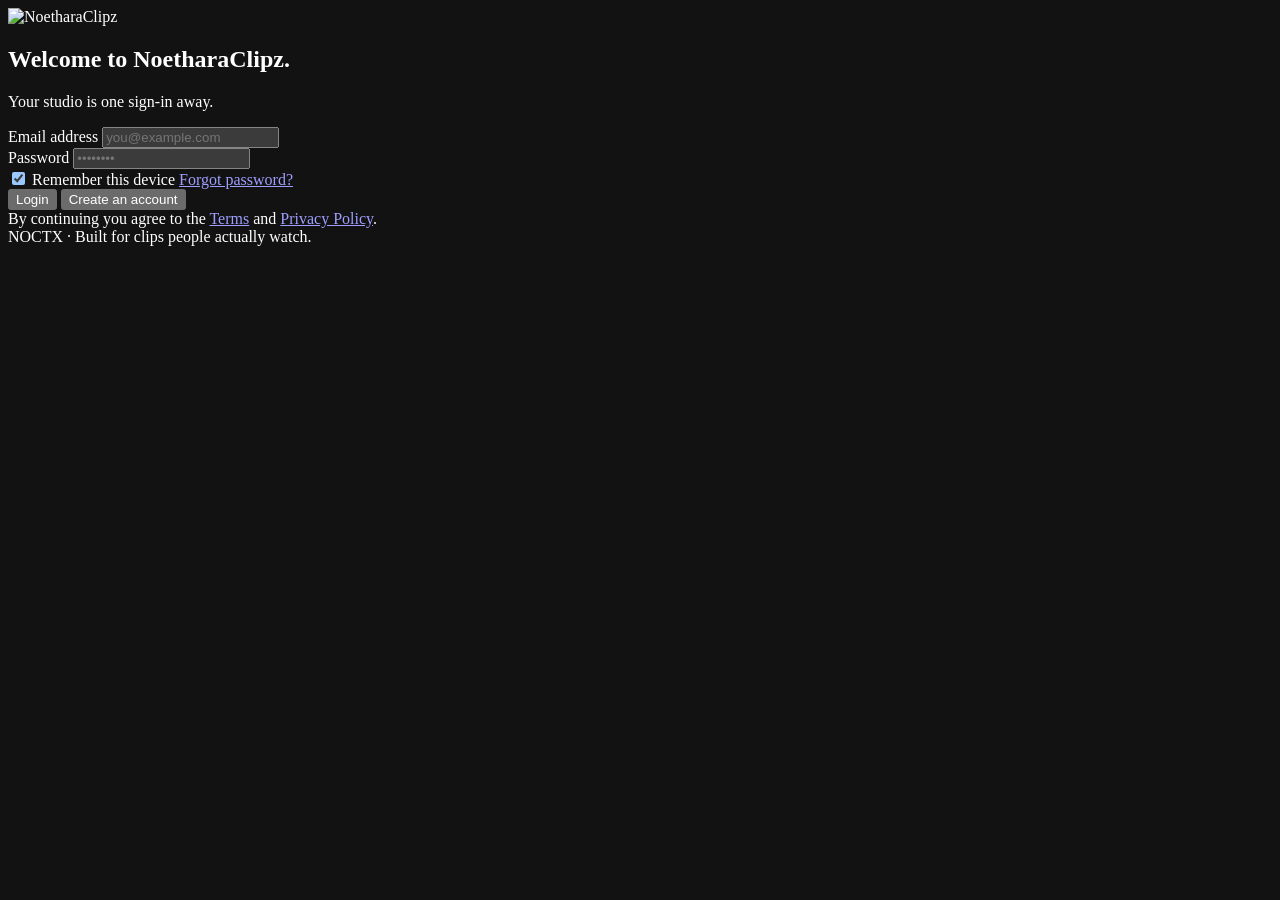
==== frontend/auth.html @ 19ee4644 "Add landing page, Supabase auth, and protected dashboard" ====
<!DOCTYPE html>
<html lang="en">
<head>
<meta charset="UTF-8" />
<meta name="viewport" content="width=device-width, initial-scale=1.0" />
<meta name="color-scheme" content="dark" />
<meta name="theme-color" content="#08090a" />
<title>Sign in — NoetharaClipz</title>
<link rel="icon" type="image/png" href="/static/logo64.png" />
<link rel="stylesheet" href="/static/public.css" />
</head>
<body class="pub">
<main class="pub-auth-shell">
  <div class="pub-auth-panel">
    <section class="pub-auth-card">
      <div class="pub-auth-logo"><img src="/static/logo64.png" alt="NoetharaClipz" /></div>
      <h1 id="authTitle">Welcome to NoetharaClipz.</h1>
      <p class="sub" id="authSub">Your studio is one sign-in away.</p>

      <form id="authForm" autocomplete="on">
        <div class="pub-field">
          <label for="email">Email address</label>
          <input id="email" name="email" type="email" placeholder="you@example.com" autocomplete="email" required />
        </div>
        <div class="pub-field">
          <label for="password">Password</label>
          <input id="password" name="password" type="password" placeholder="••••••••" autocomplete="current-password" required minlength="6" />
        </div>
        <div class="pub-field-row">
          <label><input id="remember" type="checkbox" checked style="accent-color:var(--pv-acid)" /> Remember this device</label>
          <a href="#" id="forgotLink">Forgot password?</a>
        </div>
        <div class="pub-auth-actions">
          <button class="pub-btn pub-btn-acid" id="submitBtn" type="submit">Login</button>
          <button class="pub-btn pub-btn-ghost" id="switchBtn" type="button">Create an account</button>
        </div>
      </form>

      <div class="pub-auth-msg" id="authMsg" role="status" aria-live="polite"></div>
      <div class="pub-auth-switch">By continuing you agree to the <a href="#">Terms</a> and <a href="#">Privacy Policy</a>.</div>
    </section>
  </div>
  <div class="pub-auth-foot">NOCTX · Built for clips people actually watch.</div>
</main>
<script src="/static/auth.js"></script>
</body>
</html>
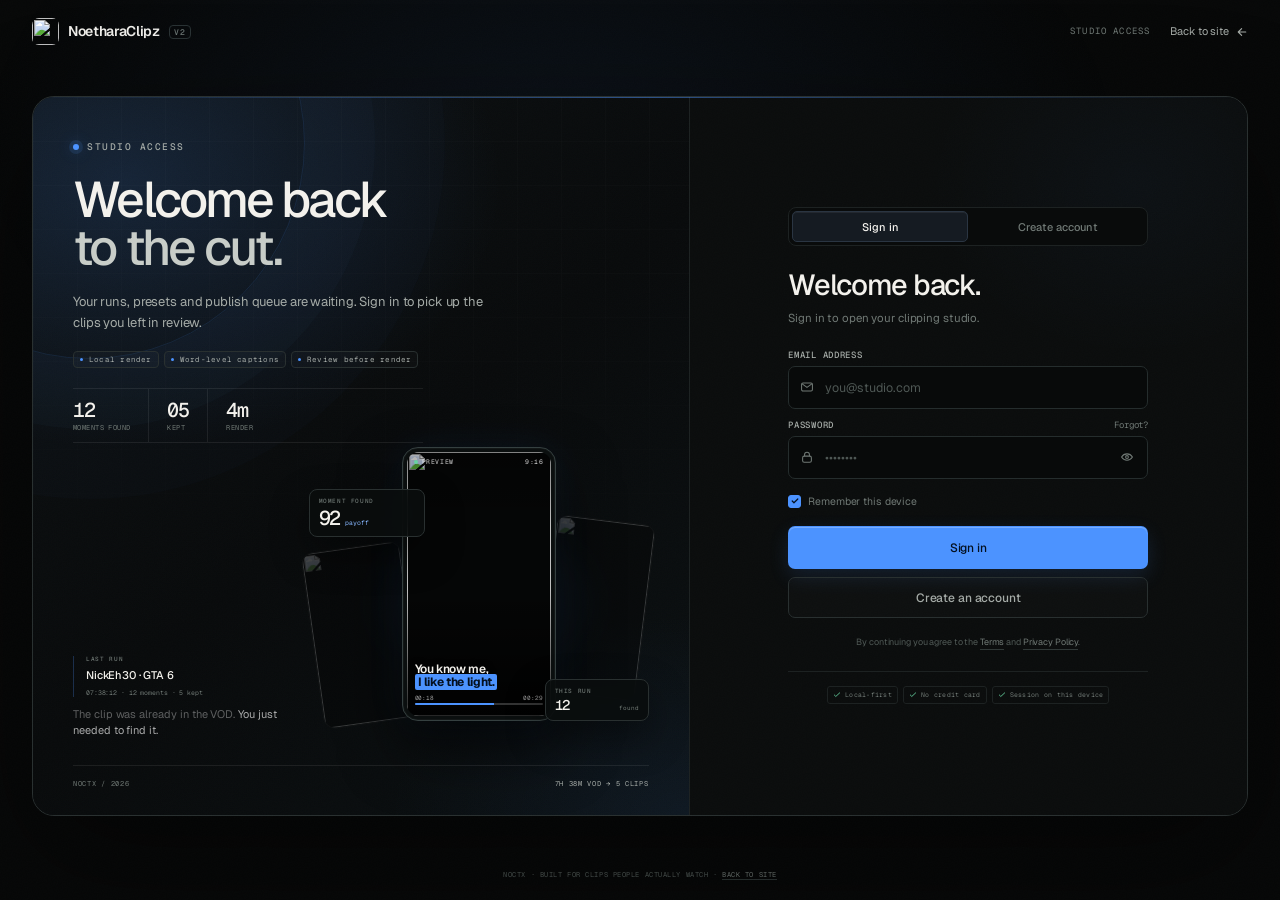
==== commit a9211de3: "Redesign landing and auth pages with new dark blue design and smooth animations" ====
--- a/frontend/auth.html
+++ b/frontend/auth.html
@@ -4,44 +4,395 @@
 <meta charset="UTF-8" />
 <meta name="viewport" content="width=device-width, initial-scale=1.0" />
 <meta name="color-scheme" content="dark" />
-<meta name="theme-color" content="#08090a" />
+<meta name="theme-color" content="#070808" />
 <title>Sign in — NoetharaClipz</title>
+<meta name="description" content="Sign in to NoetharaClipz and open your clipping studio." />
 <link rel="icon" type="image/png" href="/static/logo64.png" />
-<link rel="stylesheet" href="/static/public.css" />
+<link rel="preconnect" href="https://fonts.googleapis.com">
+<link rel="preconnect" href="https://fonts.gstatic.com" crossorigin>
+<link href="https://fonts.googleapis.com/css2?family=Geist:wght@300..700&family=Geist+Mono:wght@400..600&display=swap" rel="stylesheet" media="print" onload="this.media='all'">
+<noscript><link href="https://fonts.googleapis.com/css2?family=Geist:wght@300..700&family=Geist+Mono:wght@400..600&display=swap" rel="stylesheet"></noscript>
+<style>
+:root{
+  --bg:#070808;
+  --surface:#0B0D0D;
+  --surface-2:#101313;
+  --surface-3:#151818;
+  --line:#1D2222;
+  --line-2:#293030;
+  --line-3:#394242;
+  --text:#F3F1EC;
+  --muted:#A5ABA7;
+  --dim:#707975;
+  --dim-2:#505956;
+  --blue:#4C93FF;
+  --blue-hi:#87B7FF;
+  --blue-deep:#2E72E8;
+  --blue-ink:#04101F;
+  --blue-soft:rgba(76,147,255,.10);
+  --blue-line:rgba(76,147,255,.26);
+  --green:#68D3A2;
+  --red:#E0716A;
+  --sans:"Geist",Inter,ui-sans-serif,system-ui,-apple-system,"Segoe UI",sans-serif;
+  --mono:"Geist Mono",ui-monospace,"SF Mono",Menlo,Consolas,monospace;
+  --ease:cubic-bezier(.22,1,.36,1);
+}
+*{box-sizing:border-box}
+html{scroll-behavior:smooth}
+body{margin:0;min-height:100vh;background:var(--bg);color:var(--text);font-family:var(--sans);font-size:14px;line-height:1.5;letter-spacing:-.008em;-webkit-font-smoothing:antialiased;text-rendering:optimizeLegibility;overflow-x:hidden}
+body::before{content:"";position:fixed;inset:0;z-index:0;pointer-events:none;background:radial-gradient(850px 500px at 43% 16%,rgba(76,147,255,.07),transparent 68%)}
+body::after{content:"";position:fixed;inset:0;z-index:0;pointer-events:none;opacity:.018;background-image:url("data:image/svg+xml,%3Csvg xmlns='http://www.w3.org/2000/svg' width='160' height='160'%3E%3Cfilter id='n'%3E%3CfeTurbulence type='fractalNoise' baseFrequency='.8' numOctaves='3' stitchTiles='stitch'/%3E%3C/filter%3E%3Crect width='160' height='160' filter='url(%23n)'/%3E%3C/svg%3E")}
+::selection{background:rgba(76,147,255,.28);color:#fff}
+a{color:inherit;text-decoration:none}
+button{font:inherit;color:inherit;background:none;border:0;cursor:pointer}
+button,input{font:inherit}
+img,video{display:block;max-width:100%}
+h1,h2,p{margin:0}
+:focus-visible{outline:2px solid rgba(76,147,255,.62);outline-offset:3px}
+
+.auth-body{position:relative;z-index:1;display:flex;flex-direction:column}
+.skip{position:absolute;top:-60px;left:16px;z-index:100;background:var(--blue);color:var(--blue-ink);padding:8px 12px;border-radius:6px;font-size:12px;transition:top .2s}
+.skip:focus{top:12px}
+.auth-top{height:64px;border-bottom:1px solid transparent;display:flex;align-items:center;flex:none}
+.auth-top-inner{width:min(1240px,calc(100% - 64px));margin:0 auto;display:flex;align-items:center;gap:16px}
+.brand{display:inline-flex;align-items:center;gap:9px;color:var(--text);font-size:14px;font-weight:600;letter-spacing:-.025em}
+.brand img{width:27px;height:27px;border-radius:7px;object-fit:contain}
+.brand .v{font:500 8px/1 var(--mono);letter-spacing:.08em;color:var(--dim);border:1px solid var(--line-2);border-radius:4px;padding:2px 4px;margin-left:1px}
+.top-right{margin-left:auto;display:flex;align-items:center;gap:20px}
+.top-context{font:400 9px/1 var(--mono);letter-spacing:.13em;text-transform:uppercase;color:var(--dim)}
+.back-link{display:inline-flex;align-items:center;gap:7px;font-size:11px;color:var(--muted);transition:color .16s}
+.back-link:hover{color:var(--text)}
+.back-link svg{width:12px;height:12px}
+
+.auth-main{flex:1;display:flex;align-items:center;justify-content:center;padding:22px 32px 44px}
+.auth-shell{width:min(1240px,100%);min-height:720px;display:grid;grid-template-columns:1.08fr .92fr;border:1px solid var(--line-2);border-radius:22px;overflow:hidden;background:var(--surface);box-shadow:0 40px 120px rgba(0,0,0,.46),0 0 0 1px rgba(255,255,255,.015) inset;position:relative}
+.auth-shell::before{content:"";position:absolute;left:0;right:0;top:0;height:1px;background:linear-gradient(90deg,transparent,rgba(76,147,255,.5),transparent);z-index:5;pointer-events:none}
+
+/* visual side */
+.auth-visual{position:relative;min-width:0;overflow:hidden;padding:38px 40px 26px;display:flex;flex-direction:column;background:
+  radial-gradient(540px 380px at 14% 12%,rgba(76,147,255,.16),transparent 70%),
+  radial-gradient(420px 280px at 100% 100%,rgba(76,147,255,.07),transparent 72%),
+  linear-gradient(140deg,#0D1113 0%,#090B0C 52%,#0B1012 100%)}
+.auth-visual::before{content:"";position:absolute;inset:0;pointer-events:none;opacity:.8;background-image:linear-gradient(rgba(255,255,255,.034) 1px,transparent 1px),linear-gradient(90deg,rgba(255,255,255,.034) 1px,transparent 1px);background-size:44px 44px;mask-image:linear-gradient(180deg,rgba(0,0,0,.6),transparent 78%);-webkit-mask-image:linear-gradient(180deg,rgba(0,0,0,.6),transparent 78%)}
+.auth-visual::after{content:"";position:absolute;left:-160px;top:-170px;width:430px;height:430px;border-radius:50%;border:1px solid rgba(76,147,255,.12);box-shadow:0 0 0 70px rgba(76,147,255,.025),0 0 0 140px rgba(76,147,255,.014);pointer-events:none}
+.av-copy{position:relative;z-index:2;max-width:500px}
+.eyebrow{display:inline-flex;align-items:center;gap:8px;font:500 9.5px/1 var(--mono);letter-spacing:.16em;text-transform:uppercase;color:var(--muted)}
+.eyebrow .dot{width:6px;height:6px;border-radius:50%;background:var(--blue);box-shadow:0 0 0 4px rgba(76,147,255,.12),0 0 16px rgba(76,147,255,.46);flex:none}
+.auth-visual h1{margin-top:20px;font-size:clamp(42px,3.9vw,54px);line-height:.97;letter-spacing:-.055em;font-weight:500;max-width:500px}
+.auth-visual h1 .quiet{color:#C8CDC8}
+.auth-visual .av-lede{margin-top:18px;max-width:420px;color:var(--muted);font-size:13px;line-height:1.63}
+.av-chips{display:flex;flex-wrap:wrap;gap:5px;margin-top:18px}
+.av-chips span{display:inline-flex;align-items:center;gap:6px;font:400 7.5px/1 var(--mono);letter-spacing:.03em;color:var(--muted);border:1px solid var(--line-2);background:rgba(255,255,255,.018);border-radius:4px;padding:4px 6px}
+.av-chips span i{width:3px;height:3px;border-radius:50%;background:var(--blue)}
+.av-metrics{display:flex;gap:0;margin-top:20px;border-top:1px solid rgba(255,255,255,.08);border-bottom:1px solid rgba(255,255,255,.08);max-width:350px}
+.av-metric{padding:11px 18px 11px 0;margin-right:18px;border-right:1px solid rgba(255,255,255,.08)}
+.av-metric:last-child{border-right:0;margin-right:0}
+.av-metric b{display:block;font:500 20px/1 var(--mono);letter-spacing:-.05em}
+.av-metric span{display:block;margin-top:4px;font:400 7px/1 var(--mono);letter-spacing:.06em;text-transform:uppercase;color:var(--dim)}
+
+.av-stage{position:relative;z-index:2;width:340px;height:300px;flex:none;align-self:flex-end;margin-top:auto;perspective:1100px}
+.av-halo{position:absolute;inset:6% -4% 2% 0;background:radial-gradient(closest-side,rgba(76,147,255,.16),transparent 68%);filter:blur(10px)}
+.av-ghost{position:absolute;width:100px;height:178px;border:1px solid rgba(255,255,255,.13);border-radius:12px;overflow:hidden;background:#070909;opacity:.34;filter:saturate(.65) brightness(.75)}
+.av-ghost img{width:100%;height:100%;object-fit:cover}
+.av-ghost.a{left:3px;top:99px;transform:rotate(-8deg)}
+.av-ghost.b{right:3px;top:72px;transform:rotate(7deg)}
+.av-phone{position:absolute;left:50%;top:0;transform:translateX(-50%);width:154px;height:274px;padding:4px;border-radius:16px;background:#0B0F0F;border:1px solid #354040;box-shadow:0 28px 60px rgba(0,0,0,.65),0 0 0 1px rgba(255,255,255,.03) inset,0 0 38px rgba(76,147,255,.08);z-index:3}
+.av-screen{position:relative;width:100%;height:100%;overflow:hidden;border-radius:12px;background:#050606}
+.av-screen .poster,.av-screen video{position:absolute;inset:0;width:100%;height:100%;object-fit:cover}
+.av-screen video{z-index:1}
+.av-screen::after{content:"";position:absolute;inset:0;z-index:2;background:linear-gradient(180deg,rgba(0,0,0,.32),transparent 28%,transparent 52%,rgba(0,0,0,.8))}
+.av-top{position:absolute;z-index:3;top:7px;left:7px;right:7px;display:flex;align-items:center;justify-content:space-between;font:500 6.5px/1 var(--mono);letter-spacing:.1em;text-transform:uppercase;color:rgba(255,255,255,.7)}
+.av-top .live{display:flex;align-items:center;gap:4px}
+.av-top .live i{width:4px;height:4px;border-radius:50%;background:var(--green)}
+.av-cap{position:absolute;z-index:3;left:8px;right:8px;bottom:27px;font-size:12px;line-height:1.08;font-weight:600;letter-spacing:-.03em;text-shadow:0 2px 9px rgba(0,0,0,.6)}
+.av-cap b{background:var(--blue);color:var(--blue-ink);padding:0 3px;border-radius:2px;text-shadow:none}
+.av-track{position:absolute;z-index:3;left:8px;right:8px;bottom:11px;height:2px;border-radius:2px;background:rgba(255,255,255,.2);overflow:hidden}
+.av-track i{display:block;width:62%;height:100%;background:var(--blue)}
+.av-time{position:absolute;z-index:3;left:8px;right:8px;bottom:15px;display:flex;justify-content:space-between;font:400 6px/1 var(--mono);color:rgba(255,255,255,.6)}
+.av-float{position:absolute;z-index:4;background:rgba(10,13,13,.86);border:1px solid var(--line-2);border-radius:8px;padding:8px 9px;backdrop-filter:blur(14px);box-shadow:0 16px 38px rgba(0,0,0,.4)}
+.av-float .k{font:500 6px/1 var(--mono);letter-spacing:.1em;text-transform:uppercase;color:var(--dim);display:block;margin-bottom:4px}
+.av-float .v{display:flex;align-items:baseline;gap:5px}
+.av-float b{font:500 20px/1 var(--mono);letter-spacing:-.06em}
+.av-float span{font:400 6.5px/1 var(--mono);color:var(--blue-hi)}
+.av-float.moment{left:0;top:42px;width:116px}
+.av-float.kept{right:0;bottom:26px;width:104px}
+.av-float.kept .v{justify-content:space-between}
+.av-float.kept b{font-size:14px}
+.av-float.kept span{color:var(--dim);font-size:6px}
+.av-recent{position:absolute;z-index:2;left:40px;bottom:118px;width:216px;border-left:1px solid var(--blue-line);padding-left:12px}
+.av-recent .k{display:block;font:500 6px/1 var(--mono);letter-spacing:.11em;text-transform:uppercase;color:var(--dim);margin-bottom:5px}
+.av-recent b{display:block;font-size:11px;font-weight:500;letter-spacing:-.015em;color:var(--text)}
+.av-recent small{display:block;margin-top:4px;font:400 6.5px/1.4 var(--mono);color:var(--dim)}
+.av-quote{position:absolute;z-index:2;left:40px;bottom:76px;max-width:205px;color:rgba(255,255,255,.34);font-size:11px;line-height:1.5;letter-spacing:-.005em}
+.av-quote b{color:rgba(255,255,255,.65);font-weight:400}
+.av-footer{margin-top:18px;position:relative;z-index:3;display:flex;align-items:center;justify-content:space-between;gap:15px;border-top:1px solid rgba(255,255,255,.08);padding-top:13px;font:400 7px/1.4 var(--mono);letter-spacing:.1em;text-transform:uppercase;color:var(--dim)}
+.av-footer span:last-child{color:var(--muted)}
+
+/* form side */
+.auth-panel{background:#0B0D0D;border-left:1px solid var(--line);display:flex;align-items:center;justify-content:center;padding:40px;position:relative}
+.auth-panel::before{content:"";position:absolute;inset:0;pointer-events:none;background:radial-gradient(300px 250px at 80% 12%,rgba(76,147,255,.035),transparent 70%)}
+.auth-form-wrap{position:relative;z-index:1;width:min(360px,100%)}
+.mobile-brand{display:none;align-items:center;gap:8px;margin-bottom:25px;font-size:13px;font-weight:600;letter-spacing:-.02em}
+.mobile-brand img{width:24px;height:24px;border-radius:6px}
+.auth-tabs{display:flex;align-items:center;gap:3px;padding:3px;border:1px solid var(--line);background:#090B0B;border-radius:8px;margin-bottom:24px}
+.auth-tab{flex:1;height:31px;border-radius:5px;color:var(--dim);font-size:11px;font-weight:500;transition:background .18s,color .18s,border-color .18s}
+.auth-tab:hover{color:var(--text)}
+.auth-tab.active{background:#151B22;border:1px solid #2A3542;color:var(--text);box-shadow:inset 0 1px 0 rgba(255,255,255,.06)}
+.auth-form-wrap h2{font-size:29px;line-height:1.05;letter-spacing:-.045em;font-weight:500}
+.auth-form-wrap .sub{margin-top:8px;color:var(--dim);font-size:11.5px;line-height:1.55;max-width:310px}
+.auth-form{margin-top:24px}
+.field{margin-bottom:12px}
+.label-row{display:flex;align-items:center;justify-content:space-between;gap:10px;margin-bottom:6px}
+.field label,.field .label-row label{display:block;font:500 9px/1 var(--mono);letter-spacing:.08em;text-transform:uppercase;color:var(--muted)}
+.field .label-row a{font:400 9px/1 var(--mono);color:var(--dim);transition:color .16s}
+.field .label-row a:hover{color:var(--blue-hi)}
+.input-wrap{position:relative;display:flex;align-items:center}
+.input-wrap>svg{position:absolute;left:12px;width:14px;height:14px;color:var(--dim);pointer-events:none;z-index:1}
+.input-wrap input{width:100%;height:43px;border:1px solid #252D2D;border-radius:7px;background:#080A0A;color:var(--text);padding:0 12px 0 36px;font-size:12.5px;outline:none;transition:border-color .16s,background .16s,box-shadow .16s;-webkit-appearance:none}
+.input-wrap input::placeholder{color:#4E5754}
+.input-wrap input:hover{border-color:#303A39}
+.input-wrap input:focus{border-color:rgba(76,147,255,.65);background:#090C0D;box-shadow:0 0 0 3px rgba(76,147,255,.09)}
+.input-wrap input:-webkit-autofill{-webkit-box-shadow:0 0 0 40px #080A0A inset;-webkit-text-fill-color:var(--text)}
+.pw-toggle{position:absolute;right:6px;top:50%;transform:translateY(-50%);width:30px;height:30px;display:grid;place-items:center;color:var(--dim);border-radius:4px;z-index:2}
+.pw-toggle:hover{color:var(--text);background:rgba(255,255,255,.04)}
+.pw-toggle svg{width:14px;height:14px}
+.remember{display:flex;align-items:center;gap:7px;margin:15px 0 17px;color:var(--dim);font-size:10.5px;cursor:pointer;user-select:none;width:fit-content}
+.remember input{position:absolute;opacity:0;width:1px;height:1px}
+.remember .box{width:13px;height:13px;border:1px solid #394241;border-radius:3px;background:#080A0A;display:grid;place-items:center;flex:none;transition:background .15s,border-color .15s}
+.remember .box svg{width:8px;height:8px;color:var(--blue-ink);opacity:0}
+.remember input:checked+.box{background:var(--blue);border-color:var(--blue)}
+.remember input:checked+.box svg{opacity:1}
+.remember input:focus-visible+.box{outline:2px solid rgba(76,147,255,.55);outline-offset:2px}
+.auth-actions{display:grid;gap:8px}
+.btn{display:inline-flex;align-items:center;justify-content:center;gap:8px;border:1px solid transparent;border-radius:7px;font-size:12px;font-weight:500;letter-spacing:-.01em;transition:background .18s,border-color .18s,color .18s,transform .18s,box-shadow .18s}
+.btn:hover{transform:translateY(-1px)}
+.btn:active{transform:none}
+.btn-primary{height:43px;background:var(--blue);color:var(--blue-ink);box-shadow:inset 0 1px 0 rgba(255,255,255,.24),0 7px 20px rgba(76,147,255,.14)}
+.btn-primary:hover{background:#6FA9FF;box-shadow:inset 0 1px 0 rgba(255,255,255,.3),0 9px 25px rgba(76,147,255,.2)}
+.btn-primary:disabled{opacity:.6;cursor:wait;transform:none}
+.btn-ghost{height:41px;border-color:var(--line-2);background:rgba(255,255,255,.015);color:var(--muted)}
+.btn-ghost:hover{border-color:var(--line-3);background:var(--surface-3);color:var(--text)}
+.auth-msg{display:none;margin-top:13px;padding:9px 10px;border-radius:6px;font-size:10.5px;line-height:1.45;border:1px solid transparent}
+.auth-msg.show{display:block}
+.auth-msg.err{background:rgba(224,113,106,.07);border-color:rgba(224,113,106,.26);color:#E4A19C}
+.auth-msg.ok{background:rgba(104,211,162,.06);border-color:rgba(104,211,162,.23);color:#A5E3C7}
+.auth-legal{margin-top:18px;color:var(--dim-2);font-size:9px;line-height:1.55;text-align:center}
+.auth-legal a{color:var(--dim);border-bottom:1px solid #303837;padding-bottom:1px}
+.auth-legal a:hover{color:var(--text)}
+.auth-assurance{display:flex;align-items:center;justify-content:center;gap:5px;flex-wrap:wrap;margin-top:21px;padding-top:14px;border-top:1px solid var(--line)}
+.auth-assurance span{display:inline-flex;align-items:center;gap:4px;font:400 6.5px/1 var(--mono);letter-spacing:.04em;color:var(--dim);border:1px solid var(--line);border-radius:3px;padding:4px 5px}
+.auth-assurance svg{width:8px;height:8px;color:var(--green)}
+.preview-note{display:none;margin-top:10px;text-align:center;font:400 6.5px/1.4 var(--mono);color:var(--dim-2)}
+.preview-note.show{display:block}
+.auth-footer{flex:none;padding:0 0 20px;text-align:center;color:var(--dim-2);font:400 7px/1.5 var(--mono);letter-spacing:.08em;text-transform:uppercase}
+.auth-footer a{color:var(--dim);border-bottom:1px solid #2C3433}
+
+@media(max-width:1100px){
+  .auth-visual{padding:34px 32px 24px}
+  .av-stage{width:310px;height:285px}
+  .av-quote{left:32px;max-width:180px}
+  .auth-panel{padding:32px}
+}
+@media(max-width:900px){
+  .auth-top-inner{width:calc(100% - 40px)}
+  .auth-main{padding:16px 20px 32px;align-items:flex-start}
+  .auth-shell{grid-template-columns:1fr;min-height:0;max-width:720px;margin:0 auto}
+  .auth-visual{min-height:294px;padding:28px 28px 20px}
+  .auth-visual h1{font-size:clamp(38px,7vw,50px);max-width:440px}
+  .auth-visual .av-lede{max-width:370px;font-size:12.5px;margin-top:14px}
+  .av-chips{margin-top:17px}
+  .av-metrics{margin-top:18px;max-width:330px}
+  .av-stage{display:none}
+  .av-recent{display:none}
+  .av-quote{display:none}
+  .auth-panel{border-left:0;border-top:1px solid var(--line);padding:30px 24px 32px}
+  .auth-form-wrap{width:min(400px,100%)}
+  .auth-tabs{margin-bottom:20px}
+  .auth-form-wrap h2{font-size:27px}
+  .av-footer{position:static;margin-top:16px}
+}
+@media(max-width:560px){
+  .auth-top{height:58px}
+  .auth-top-inner{width:calc(100% - 32px)}
+  .brand{font-size:13px}
+  .brand img{width:25px;height:25px}
+  .top-context{display:none}
+  .back-link{font-size:10px}
+  .auth-main{padding:10px 10px 22px}
+  .auth-shell{border-radius:16px}
+  .auth-visual{min-height:262px;padding:23px 20px 17px}
+  .auth-visual h1{font-size:clamp(36px,10.5vw,44px);margin-top:14px}
+  .auth-visual .av-lede{font-size:11.5px;line-height:1.55;max-width:310px}
+  .av-chips{gap:4px;margin-top:14px}
+  .av-chips span{font-size:6.5px;padding:4px 5px}
+  .av-metrics{margin-top:15px;max-width:none}
+  .av-metric{padding:9px 13px 9px 0;margin-right:13px}
+  .av-metric b{font-size:16px}
+  .av-metric span{font-size:6px}
+  .av-footer{font-size:6px;gap:8px;padding-top:10px;margin-top:14px}
+  .auth-panel{padding:25px 17px 27px}
+  .auth-tab{height:29px;font-size:10px}
+  .auth-form-wrap h2{font-size:26px}
+  .auth-form-wrap .sub{font-size:10.5px}
+  .auth-form{margin-top:20px}
+  .input-wrap input{height:42px;font-size:12px}
+  .auth-legal{font-size:8px}
+  .auth-assurance{margin-top:17px;padding-top:12px}
+  .auth-footer{font-size:6px;padding-bottom:14px}
+}
+@media(prefers-reduced-motion:reduce){
+  html{scroll-behavior:auto}
+  *,*::before,*::after{transition-duration:.001ms!important;animation-duration:.001ms!important}
+  video{display:none}
+}
+</style>
+
+<style>
+/* ---- smooth motion layer ---- */
+@keyframes nc-rise{from{opacity:0;transform:translateY(14px)}to{opacity:1;transform:none}}
+@keyframes nc-bob{0%,100%{translate:0 0}50%{translate:0 -8px}}
+@keyframes nc-pulse{0%,100%{opacity:.7;scale:1}50%{opacity:1;scale:1.07}}
+@keyframes nc-drift{0%,100%{translate:0 0;rotate:0deg}50%{translate:0 -14px;rotate:1.5deg}}
+.auth-form-wrap>*{animation:nc-rise .72s var(--ease) both}
+.auth-form-wrap>*:nth-child(1){animation-delay:.05s}
+.auth-form-wrap>*:nth-child(2){animation-delay:.12s}
+.auth-form-wrap>*:nth-child(3){animation-delay:.19s}
+.auth-form-wrap>*:nth-child(4){animation-delay:.26s}
+.auth-form-wrap>*:nth-child(5){animation-delay:.33s}
+.av-phone{animation:nc-drift 7s ease-in-out infinite}
+.av-halo,body::before{animation:nc-pulse 8s ease-in-out infinite}
+.av-float{animation:nc-bob 6.5s ease-in-out infinite}
+.av-float.kept{animation-delay:1.2s}
+.av-ghost{animation:nc-drift 9s ease-in-out infinite reverse}
+.av-ghost.b{animation-delay:2s}
+@media(prefers-reduced-motion:reduce){
+  .auth-form-wrap>*,.av-phone,.av-halo,body::before,.av-float,.av-ghost{animation:none!important}
+}
+</style>
 </head>
-<body class="pub">
-<main class="pub-auth-shell">
-  <div class="pub-auth-panel">
-    <section class="pub-auth-card">
-      <div class="pub-auth-logo"><img src="/static/logo64.png" alt="NoetharaClipz" /></div>
-      <h1 id="authTitle">Welcome to NoetharaClipz.</h1>
-      <p class="sub" id="authSub">Your studio is one sign-in away.</p>
-
-      <form id="authForm" autocomplete="on">
-        <div class="pub-field">
-          <label for="email">Email address</label>
-          <input id="email" name="email" type="email" placeholder="you@example.com" autocomplete="email" required />
-        </div>
-        <div class="pub-field">
-          <label for="password">Password</label>
-          <input id="password" name="password" type="password" placeholder="••••••••" autocomplete="current-password" required minlength="6" />
-        </div>
-        <div class="pub-field-row">
-          <label><input id="remember" type="checkbox" checked style="accent-color:var(--pv-acid)" /> Remember this device</label>
-          <a href="#" id="forgotLink">Forgot password?</a>
-        </div>
-        <div class="pub-auth-actions">
-          <button class="pub-btn pub-btn-acid" id="submitBtn" type="submit">Login</button>
-          <button class="pub-btn pub-btn-ghost" id="switchBtn" type="button">Create an account</button>
-        </div>
-      </form>
-
-      <div class="pub-auth-msg" id="authMsg" role="status" aria-live="polite"></div>
-      <div class="pub-auth-switch">By continuing you agree to the <a href="#">Terms</a> and <a href="#">Privacy Policy</a>.</div>
+<body class="auth-body">
+<a class="skip" href="#authForm">Skip to sign in</a>
+<header class="auth-top">
+  <div class="auth-top-inner">
+    <a class="brand" href="/" aria-label="NoetharaClipz home">
+      <img src="/static/logo128.png" alt="" />
+      <span>NoetharaClipz</span><span class="v">V2</span>
+    </a>
+    <div class="top-right">
+      <span class="top-context">Studio access</span>
+      <a class="back-link" href="/">Back to site
+        <svg viewBox="0 0 16 16" fill="none" aria-hidden="true"><path d="M13 8H3m4.5-4.5L3 8l4.5 4.5" stroke="currentColor" stroke-width="1.5" stroke-linecap="round" stroke-linejoin="round"/></svg>
+      </a>
+    </div>
+  </div>
+</header>
+
+<main class="auth-main">
+  <div class="auth-shell">
+    <section class="auth-visual" aria-label="NoetharaClipz studio">
+      <div class="av-copy">
+        <div class="eyebrow"><span class="dot"></span>Studio access</div>
+        <h1>Welcome back<br /><span class="quiet">to the cut.</span></h1>
+        <p class="av-lede">Your runs, presets and publish queue are waiting. Sign in to pick up the clips you left in review.</p>
+        <div class="av-chips">
+          <span><i></i>Local render</span>
+          <span><i></i>Word-level captions</span>
+          <span><i></i>Review before render</span>
+        </div>
+        <div class="av-metrics">
+          <div class="av-metric"><b>12</b><span>moments found</span></div>
+          <div class="av-metric"><b>05</b><span>kept</span></div>
+          <div class="av-metric"><b>4m</b><span>render</span></div>
+        </div>
+      </div>
+
+      <div class="av-stage" aria-label="Clip preview">
+        <div class="av-halo" aria-hidden="true"></div>
+        <div class="av-ghost a" aria-hidden="true"><img src="/static/media/hero-18.jpg" alt="" /></div>
+        <div class="av-ghost b" aria-hidden="true"><img src="/static/media/hero-24.jpg" alt="" /></div>
+        <div class="av-phone">
+          <div class="av-screen">
+            <img class="poster" src="/static/media/hero-6.jpg" alt="" />
+            <video autoplay muted loop playsinline preload="metadata" poster="/static/media/hero-6.jpg" aria-label="Vertical clip preview">
+              <source src="/static/media/clip-demo.mp4" type="video/mp4" />
+            </video>
+            <div class="av-top"><span class="live"><i></i>Preview</span><span>9:16</span></div>
+            <div class="av-cap">You know me,<br /><b>I like the light.</b></div>
+            <div class="av-time"><span>00:18</span><span>00:29</span></div>
+            <div class="av-track"><i></i></div>
+          </div>
+        </div>
+        <div class="av-float moment">
+          <span class="k">Moment found</span>
+          <div class="v"><b>92</b><span>payoff</span></div>
+        </div>
+        <div class="av-float kept">
+          <span class="k">This run</span>
+          <div class="v"><b>12</b><span>found</span></div>
+        </div>
+      </div>
+
+      <div class="av-recent"><span class="k">Last run</span><b>NickEh30 · GTA 6</b><small>07:38:12 · 12 moments · 5 kept</small></div>
+      <p class="av-quote">The clip was already in the VOD. <b>You just needed to find it.</b></p>
+      <div class="av-footer"><span>NOCTX / 2026</span><span>7H 38M VOD → 5 CLIPS</span></div>
+    </section>
+
+    <section class="auth-panel">
+      <div class="auth-form-wrap">
+        <div class="auth-tabs" role="tablist" aria-label="Authentication mode">
+          <button class="auth-tab active" id="tabLogin" type="button" role="tab" aria-selected="true">Sign in</button>
+          <button class="auth-tab" id="tabSignup" type="button" role="tab" aria-selected="false">Create account</button>
+        </div>
+
+        <h2 id="authTitle">Welcome back.</h2>
+        <p class="sub" id="authSub">Sign in to open your clipping studio.</p>
+
+        <form class="auth-form" id="authForm" novalidate>
+          <div class="field">
+            <div class="label-row"><label for="email">Email address</label></div>
+            <div class="input-wrap">
+              <svg viewBox="0 0 16 16" fill="none" aria-hidden="true"><rect x="1.8" y="3.5" width="12.4" height="9" rx="1.6" stroke="currentColor" stroke-width="1.2"/><path d="m2.5 4.5 5.5 4 5.5-4" stroke="currentColor" stroke-width="1.2" stroke-linecap="round" stroke-linejoin="round"/></svg>
+              <input id="email" name="email" type="email" placeholder="you@studio.com" autocomplete="email" inputmode="email" required />
+            </div>
+          </div>
+
+          <div class="field">
+            <div class="label-row"><label for="password">Password</label><a href="#" id="forgotLink">Forgot?</a></div>
+            <div class="input-wrap">
+              <svg viewBox="0 0 16 16" fill="none" aria-hidden="true"><rect x="3" y="7" width="10" height="7" rx="1.8" stroke="currentColor" stroke-width="1.2"/><path d="M5.2 7V5.4a2.8 2.8 0 0 1 5.6 0V7" stroke="currentColor" stroke-width="1.2"/></svg>
+              <input id="password" name="password" type="password" placeholder="••••••••" autocomplete="current-password" minlength="6" required />
+              <button class="pw-toggle" id="pwToggle" type="button" aria-label="Show password" aria-pressed="false">
+                <svg viewBox="0 0 16 16" fill="none" aria-hidden="true"><path d="M1.8 8s2.1-3.6 6.2-3.6S14.2 8 14.2 8s-2.1 3.6-6.2 3.6S1.8 8 1.8 8Z" stroke="currentColor" stroke-width="1.2"/><circle cx="8" cy="8" r="1.6" stroke="currentColor" stroke-width="1.2"/></svg>
+              </button>
+            </div>
+          </div>
+
+          <label class="remember">
+            <input id="remember" type="checkbox" checked />
+            <span class="box"><svg viewBox="0 0 10 10" fill="none" aria-hidden="true"><path d="m1.5 5 2.2 2.2L8.5 2.5" stroke="currentColor" stroke-width="1.5" stroke-linecap="round" stroke-linejoin="round"/></svg></span>
+            <span>Remember this device</span>
+          </label>
+
+          <div class="auth-actions">
+            <button class="btn btn-primary" id="submitBtn" type="submit">Sign in</button>
+            <button class="btn btn-ghost" id="switchBtn" type="button">Create an account</button>
+          </div>
+          <div class="auth-msg" id="authMsg" role="status" aria-live="polite"></div>
+          <div class="auth-legal">By continuing you agree to the <a href="#">Terms</a> and <a href="#">Privacy Policy</a>.</div>
+        </form>
+
+        <div class="auth-assurance">
+          <span><svg viewBox="0 0 12 12" fill="none"><path d="m2 6 2.2 2.2L10 2.8" stroke="currentColor" stroke-width="1.3" stroke-linecap="round" stroke-linejoin="round"/></svg>Local-first</span>
+          <span><svg viewBox="0 0 12 12" fill="none"><path d="m2 6 2.2 2.2L10 2.8" stroke="currentColor" stroke-width="1.3" stroke-linecap="round" stroke-linejoin="round"/></svg>No credit card</span>
+          <span><svg viewBox="0 0 12 12" fill="none"><path d="m2 6 2.2 2.2L10 2.8" stroke="currentColor" stroke-width="1.3" stroke-linecap="round" stroke-linejoin="round"/></svg>Session on this device</span>
+        </div>
+      </div>
     </section>
   </div>
-  <div class="pub-auth-foot">NOCTX · Built for clips people actually watch.</div>
 </main>
+
+<footer class="auth-footer">NOCTX · BUILT FOR CLIPS PEOPLE ACTUALLY WATCH · <a href="/">BACK TO SITE</a></footer>
+
 <script src="/static/auth.js"></script>
 </body>
 </html>
